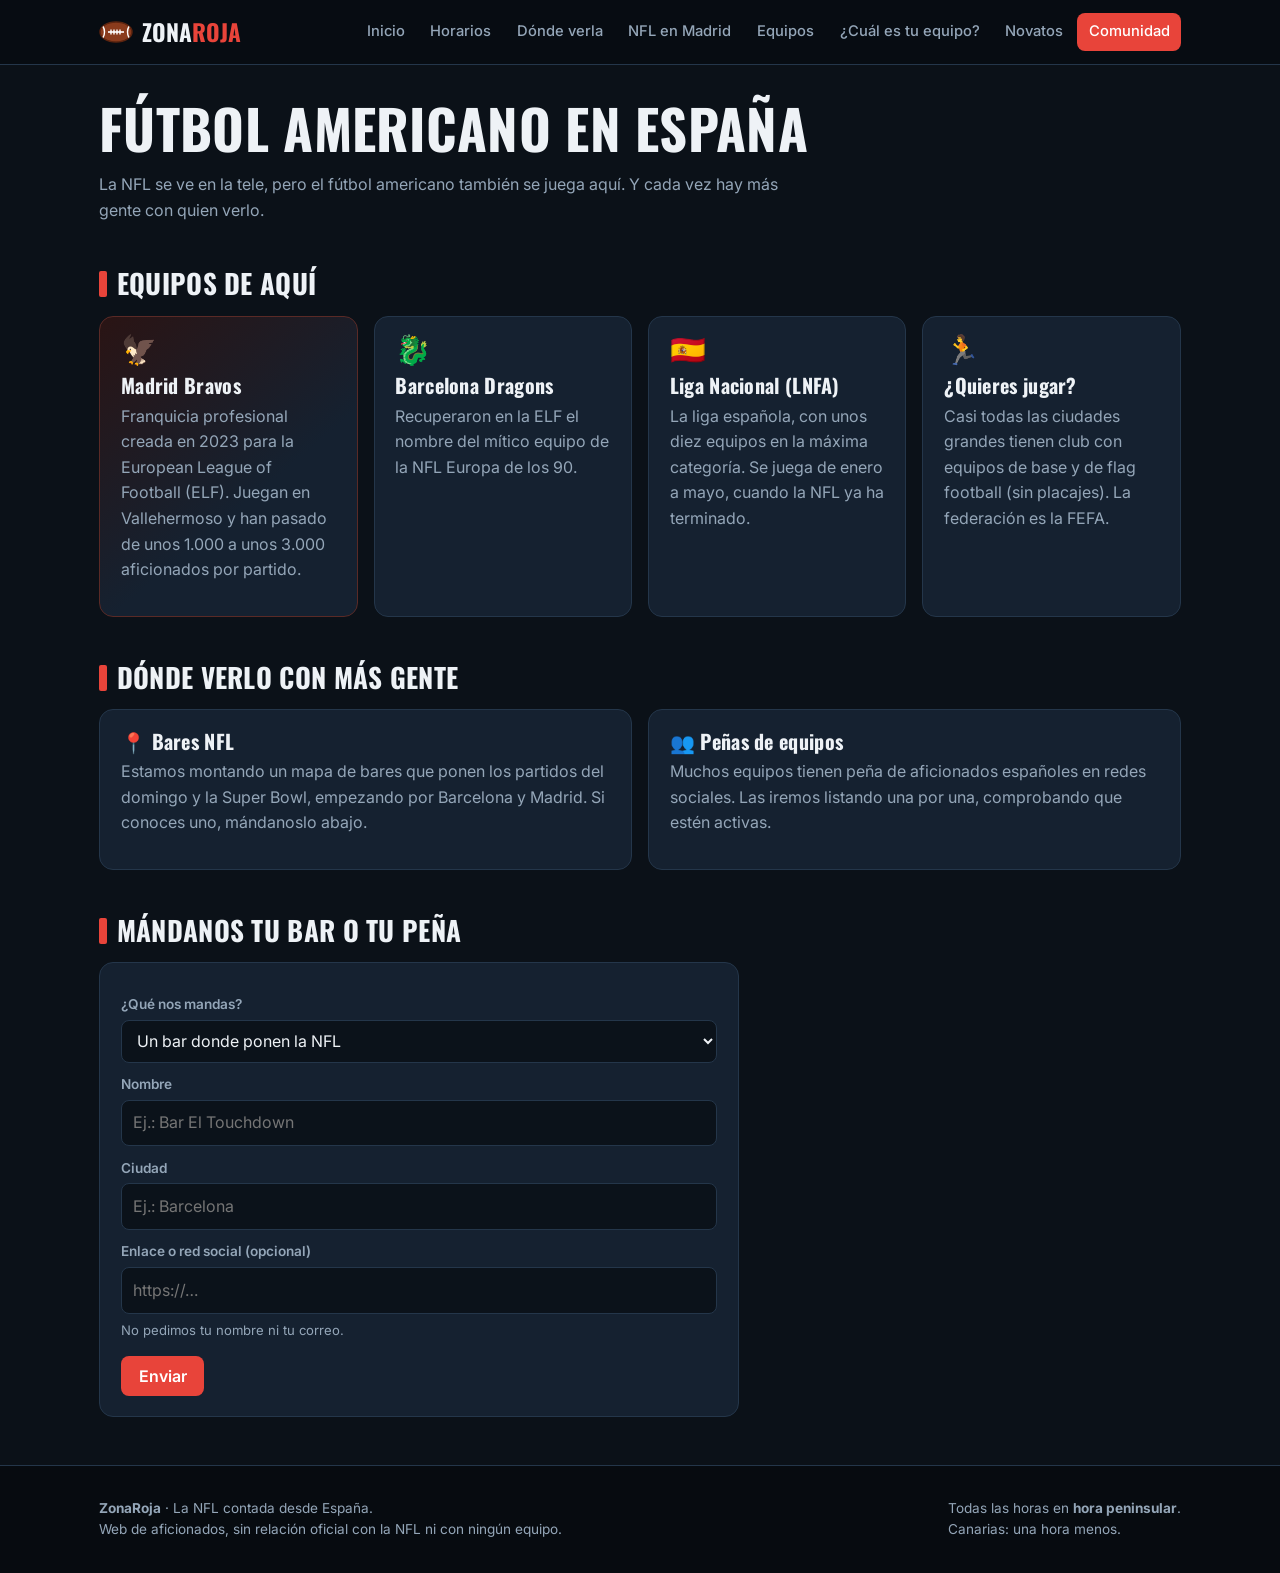
==== comunidad.html @ 332fb141 "Primera versión de ZonaRoja Co-Authored-By: Claude Opus 5.5 <noreply@anthropic.com> Claude-Session: " ====
<!DOCTYPE html>
<html lang="es">
<head>
<meta charset="utf-8">
<meta name="viewport" content="width=device-width, initial-scale=1">
<title>Comunidad NFL en España · ZonaRoja</title>
<link rel="stylesheet" href="style.css">
<script src="app.js" defer></script>
</head>
<body>
<div id="cabecera"></div>
<main class="wrap">
  <h1 style="margin-top:2rem">Fútbol americano en España</h1>
  <p class="lead muted" style="max-width:720px">La NFL se ve en la tele, pero el fútbol americano también se juega aquí. Y cada vez hay más gente con quien verlo.</p>

  <h2>Equipos de aquí</h2>
  <div class="grid">
    <div class="card destacada"><span class="icono">🦅</span><h3>Madrid Bravos</h3><p class="muted">Franquicia profesional creada en 2023 para la European League of Football (ELF). Juegan en Vallehermoso y han pasado de unos 1.000 a unos 3.000 aficionados por partido.</p></div>
    <div class="card"><span class="icono">🐉</span><h3>Barcelona Dragons</h3><p class="muted">Recuperaron en la ELF el nombre del mítico equipo de la NFL Europa de los 90.</p></div>
    <div class="card"><span class="icono">🇪🇸</span><h3>Liga Nacional (LNFA)</h3><p class="muted">La liga española, con unos diez equipos en la máxima categoría. Se juega de enero a mayo, cuando la NFL ya ha terminado.</p></div>
    <div class="card"><span class="icono">🏃</span><h3>¿Quieres jugar?</h3><p class="muted">Casi todas las ciudades grandes tienen club con equipos de base y de flag football (sin placajes). La federación es la FEFA.</p></div>
  </div>

  <h2>Dónde verlo con más gente</h2>
  <div class="grid-2">
    <div class="card"><h3>📍 Bares NFL</h3><p class="muted">Estamos montando un mapa de bares que ponen los partidos del domingo y la Super Bowl, empezando por Barcelona y Madrid. Si conoces uno, mándanoslo abajo.</p></div>
    <div class="card"><h3>👥 Peñas de equipos</h3><p class="muted">Muchos equipos tienen peña de aficionados españoles en redes sociales. Las iremos listando una por una, comprobando que estén activas.</p></div>
  </div>

  <h2>Mándanos tu bar o tu peña</h2>
  <form class="card" id="form-comunidad" style="max-width:640px">
    <label for="tipo">¿Qué nos mandas?</label>
    <select id="tipo"><option>Un bar donde ponen la NFL</option><option>Una peña de aficionados</option><option>Un club de fútbol americano</option></select>
    <label for="nombre-sitio">Nombre</label><input id="nombre-sitio" required placeholder="Ej.: Bar El Touchdown">
    <label for="ciudad">Ciudad</label><input id="ciudad" required placeholder="Ej.: Barcelona">
    <label for="enlace">Enlace o red social (opcional)</label><input id="enlace" placeholder="https://…">
    <p class="muted" style="font-size:.82rem">No pedimos tu nombre ni tu correo.</p>
    <button type="submit">Enviar</button>
    <div id="form-ok"></div>
  </form>
</main>
<div id="pie"></div>
</body>
</html>
---- style.css ----
@import url("https://fonts.googleapis.com/css2?family=Oswald:wght@500;600;700&family=Inter:wght@400;500;600;700&display=swap");

:root {
  --bg: #0b1118;
  --bg2: #111a24;
  --panel: #152130;
  --panel2: #1b2a3c;
  --text: #eef2f6;
  --muted: #94a6b8;
  --rojo: #e8443a;
  --oro: #f5c04a;
  --verde: #2f9e5b;
  --cesped: #1f6b3d;
  --line: #24364a;
  --r: 14px;
  --sombra: 0 10px 30px rgba(0,0,0,.35);
}
* { box-sizing: border-box; }
html { scroll-behavior: smooth; }
body {
  margin: 0;
  font-family: "Inter", system-ui, sans-serif;
  background: var(--bg);
  color: var(--text);
  line-height: 1.6;
}
h1, h2, h3, .display { font-family: "Oswald", "Inter", sans-serif; letter-spacing: .3px; line-height: 1.15; }
h1 { font-size: clamp(2rem, 5vw, 3.4rem); margin: .3rem 0 .8rem; text-transform: uppercase; }
h2 { font-size: 1.7rem; margin: 2.8rem 0 1rem; text-transform: uppercase; display: flex; align-items: center; gap: .6rem; }
h2::before { content: ""; width: 8px; height: 1.6rem; background: var(--rojo); border-radius: 2px; }
h3 { font-size: 1.25rem; margin: 0 0 .4rem; }
a { color: var(--oro); }
p { margin: .4rem 0 .9rem; }
.muted { color: var(--muted); }
.wrap { max-width: 1120px; margin: 0 auto; padding: 0 1.2rem; }
main.wrap { padding-bottom: 3rem; }

/* ---------- Cabecera ---------- */
header.site { position: sticky; top: 0; z-index: 20; background: rgba(8,13,19,.92); backdrop-filter: blur(8px); border-bottom: 1px solid var(--line); }
header.site .wrap { display: flex; align-items: center; justify-content: space-between; gap: 1rem; min-height: 64px; flex-wrap: wrap; }
.logo { display: flex; align-items: center; gap: .55rem; text-decoration: none; color: var(--text); font-family: "Oswald"; font-size: 1.45rem; font-weight: 700; text-transform: uppercase; }
.logo b { color: var(--rojo); font-weight: 700; }
nav { display: flex; flex-wrap: wrap; gap: .2rem; }
nav a { color: var(--muted); text-decoration: none; padding: .45rem .7rem; border-radius: 8px; font-size: .92rem; font-weight: 500; }
nav a:hover { color: var(--text); background: var(--panel); }
nav a.activo { color: #fff; background: var(--rojo); }

/* ---------- Hero con campo ---------- */
.hero {
  position: relative; overflow: hidden;
  border-radius: 0 0 var(--r) var(--r);
  padding: clamp(2rem, 6vw, 4.5rem) clamp(1.2rem, 4vw, 3rem);
  background:
    linear-gradient(100deg, rgba(8,13,19,.96) 0%, rgba(8,13,19,.85) 45%, rgba(8,13,19,.35) 100%),
    repeating-linear-gradient(90deg, transparent 0 58px, rgba(255,255,255,.18) 58px 60px),
    linear-gradient(180deg, #1c6a3c, #134d2b);
  margin-bottom: 2rem;
  box-shadow: var(--sombra);
}
.hero .kicker { display: inline-block; background: var(--rojo); color: #fff; font-weight: 700; font-size: .8rem; letter-spacing: 1px; text-transform: uppercase; padding: .3rem .7rem; border-radius: 6px; }
.hero p.lead { font-size: 1.15rem; max-width: 620px; color: #d6dee6; }
.hero-grid { display: grid; grid-template-columns: 1.3fr 1fr; gap: 2rem; align-items: center; }
@media (max-width: 820px) { .hero-grid { grid-template-columns: 1fr; } }

/* Marcador / cuenta atrás */
.marcador { background: #05080c; border: 2px solid #2d3d50; border-radius: var(--r); padding: 1.2rem; box-shadow: inset 0 0 25px rgba(0,0,0,.6), var(--sombra); }
.marcador .equipos { display: flex; justify-content: space-between; align-items: center; gap: .5rem; font-family: "Oswald"; font-size: 1.3rem; text-transform: uppercase; }
.marcador .vs { color: var(--muted); font-size: .9rem; }
.marcador .digitos { display: grid; grid-template-columns: repeat(4, 1fr); gap: .5rem; margin: 1rem 0 .6rem; }
.marcador .digitos div { background: #0e151d; border-radius: 8px; text-align: center; padding: .5rem 0; }
.marcador .digitos strong { display: block; font-family: "Oswald"; font-size: 2.2rem; color: var(--oro); font-variant-numeric: tabular-nums; line-height: 1.1; }
.marcador .digitos span { font-size: .7rem; color: var(--muted); text-transform: uppercase; letter-spacing: 1px; }
.marcador .info { font-size: .9rem; color: var(--muted); text-align: center; }
.chip-equipo { display: inline-flex; align-items: center; gap: .4rem; }
.chip-equipo i { width: 14px; height: 14px; border-radius: 50%; display: inline-block; border: 2px solid rgba(255,255,255,.5); }

/* ---------- Tarjetas ---------- */
.grid { display: grid; grid-template-columns: repeat(auto-fit, minmax(250px, 1fr)); gap: 1rem; }
.grid-2 { display: grid; grid-template-columns: repeat(auto-fit, minmax(340px, 1fr)); gap: 1rem; }
.card { background: var(--panel); border: 1px solid var(--line); border-radius: var(--r); padding: 1.2rem 1.3rem; position: relative; }
.card.enlace { text-decoration: none; color: var(--text); transition: transform .15s, border-color .15s; display: block; }
.card.enlace:hover { transform: translateY(-3px); border-color: var(--rojo); }
.card .icono { font-size: 1.8rem; line-height: 1; margin-bottom: .6rem; display: block; }
.card .mas { color: var(--oro); font-weight: 600; font-size: .92rem; }
.card.destacada { background: linear-gradient(140deg, #2a1414, var(--panel) 60%); border-color: #5a2a26; }
.num { font-family: "Oswald"; font-size: 2.6rem; color: var(--oro); line-height: 1; }

/* ---------- Tablas ---------- */
.tabla { width: 100%; border-collapse: collapse; background: var(--panel); border-radius: var(--r); overflow: hidden; border: 1px solid var(--line); }
.tabla th, .tabla td { text-align: left; padding: .75rem .9rem; border-bottom: 1px solid var(--line); vertical-align: top; }
.tabla th { background: var(--panel2); color: var(--muted); font-size: .8rem; text-transform: uppercase; letter-spacing: .8px; }
.tabla tr:last-child td { border-bottom: 0; }
.tabla .hora { font-family: "Oswald"; font-size: 1.35rem; color: var(--oro); white-space: nowrap; }
.scroll-x { overflow-x: auto; }

/* ---------- Etiquetas y avisos ---------- */
.tag { display: inline-block; font-size: .72rem; font-weight: 700; text-transform: uppercase; letter-spacing: .6px; padding: .2rem .55rem; border-radius: 999px; background: #2a3b4e; color: #c3d0dc; }
.tag.ok { background: #18432c; color: #9ff0bf; }
.tag.medio { background: #4a3c14; color: #ffe08a; }
.tag.mal { background: #4a1c1a; color: #ffb3ad; }
.aviso { background: #2b2210; border: 1px solid #6b5220; border-left: 5px solid var(--oro); border-radius: 10px; padding: .9rem 1.1rem; margin: 1rem 0; }
.aviso.rojo { background: #2b1312; border-color: #6b2a26; border-left-color: var(--rojo); }

/* ---------- Formularios ---------- */
label { display: block; font-size: .85rem; color: var(--muted); margin: .7rem 0 .25rem; font-weight: 600; }
input, select, textarea { background: #0b121a; color: var(--text); border: 1px solid var(--line); border-radius: 8px; padding: .6rem .7rem; font: inherit; width: 100%; }
button, .boton { background: var(--rojo); color: #fff; border: 0; border-radius: 8px; padding: .65rem 1.1rem; font: 600 1rem "Inter"; cursor: pointer; text-decoration: none; display: inline-block; }
button.sec { background: var(--panel2); }
button:hover, .boton:hover { filter: brightness(1.1); }
.resultado { font-family: "Oswald"; font-size: 1.8rem; color: var(--oro); margin-top: 1rem; }

/* ---------- Línea temporal ---------- */
.timeline { border-left: 3px solid var(--line); margin-left: .5rem; padding-left: 1.4rem; }
.timeline .hito { position: relative; margin-bottom: 1.2rem; }
.timeline .hito::before { content: ""; position: absolute; left: -1.95rem; top: .35rem; width: 14px; height: 14px; border-radius: 50%; background: var(--panel2); border: 3px solid var(--muted); }
.timeline .hito.pasado::before { background: var(--muted); }
.timeline .hito.proximo::before { background: var(--rojo); border-color: var(--rojo); box-shadow: 0 0 0 5px rgba(232,68,58,.25); }
.timeline .fecha { font-family: "Oswald"; color: var(--oro); text-transform: uppercase; font-size: .95rem; }

/* ---------- Equipos ---------- */
.division { margin-bottom: 1.4rem; }
.division h3 { color: var(--muted); font-size: 1rem; text-transform: uppercase; letter-spacing: 1px; }
.equipos-grid { display: grid; grid-template-columns: repeat(auto-fit, minmax(240px, 1fr)); gap: .8rem; }
.equipo { border-radius: 12px; padding: 1rem; color: #fff; position: relative; overflow: hidden; min-height: 110px; border: 1px solid rgba(255,255,255,.08); }
.equipo .nombre { font-family: "Oswald"; font-size: 1.25rem; text-transform: uppercase; line-height: 1.1; }
.equipo .ciudad { font-size: .8rem; opacity: .85; text-transform: uppercase; letter-spacing: 1px; }
.equipo .dato { font-size: .82rem; margin-top: .5rem; opacity: .95; }
.equipo .franja { position: absolute; right: -20px; top: 0; bottom: 0; width: 70px; transform: skewX(-12deg); opacity: .9; }
.equipo.espana { outline: 3px solid var(--oro); }
.filtros { display: flex; flex-wrap: wrap; gap: .5rem; margin: 1rem 0; }
.filtros button { background: var(--panel2); font-size: .85rem; padding: .45rem .8rem; }
.filtros button.on { background: var(--rojo); }

/* ---------- Glosario ---------- */
.glosario { display: grid; grid-template-columns: repeat(auto-fit, minmax(300px, 1fr)); gap: .7rem; }
.termino { background: var(--panel); border: 1px solid var(--line); border-radius: 10px; padding: .8rem 1rem; }
.termino b { font-family: "Oswald"; font-size: 1.1rem; color: #fff; }
.termino .es { color: var(--oro); font-size: .85rem; margin-left: .3rem; }
.termino p { margin: .3rem 0 0; color: #c4cfda; font-size: .93rem; }
.termino .futbol { display: block; margin-top: .35rem; color: var(--muted); font-size: .84rem; font-style: italic; }

/* ---------- Quiz ---------- */
.opciones { display: grid; gap: .5rem; margin: .8rem 0; }
.opciones button { background: var(--panel2); text-align: left; font-weight: 500; border: 1px solid var(--line); }
.opciones button:hover { border-color: var(--rojo); }
.progreso { height: 6px; background: var(--panel2); border-radius: 99px; overflow: hidden; margin-bottom: 1rem; }
.progreso div { height: 100%; background: var(--rojo); transition: width .3s; }

footer { border-top: 1px solid var(--line); padding: 2rem 0; color: var(--muted); font-size: .85rem; background: #070b10; }
footer .wrap { display: flex; justify-content: space-between; gap: 1rem; flex-wrap: wrap; }
.sr { position: absolute; left: -9999px; }

/* ---------- Móvil ---------- */
@media (max-width: 820px) {
  header.site .wrap { flex-direction: column; align-items: stretch; gap: .2rem; padding-top: .5rem; }
  nav { flex-wrap: nowrap; overflow-x: auto; padding-bottom: .5rem; scrollbar-width: none; }
  nav::-webkit-scrollbar { display: none; }
  nav a { white-space: nowrap; flex: 0 0 auto; }
  .marcador .digitos strong { font-size: 1.8rem; }
}
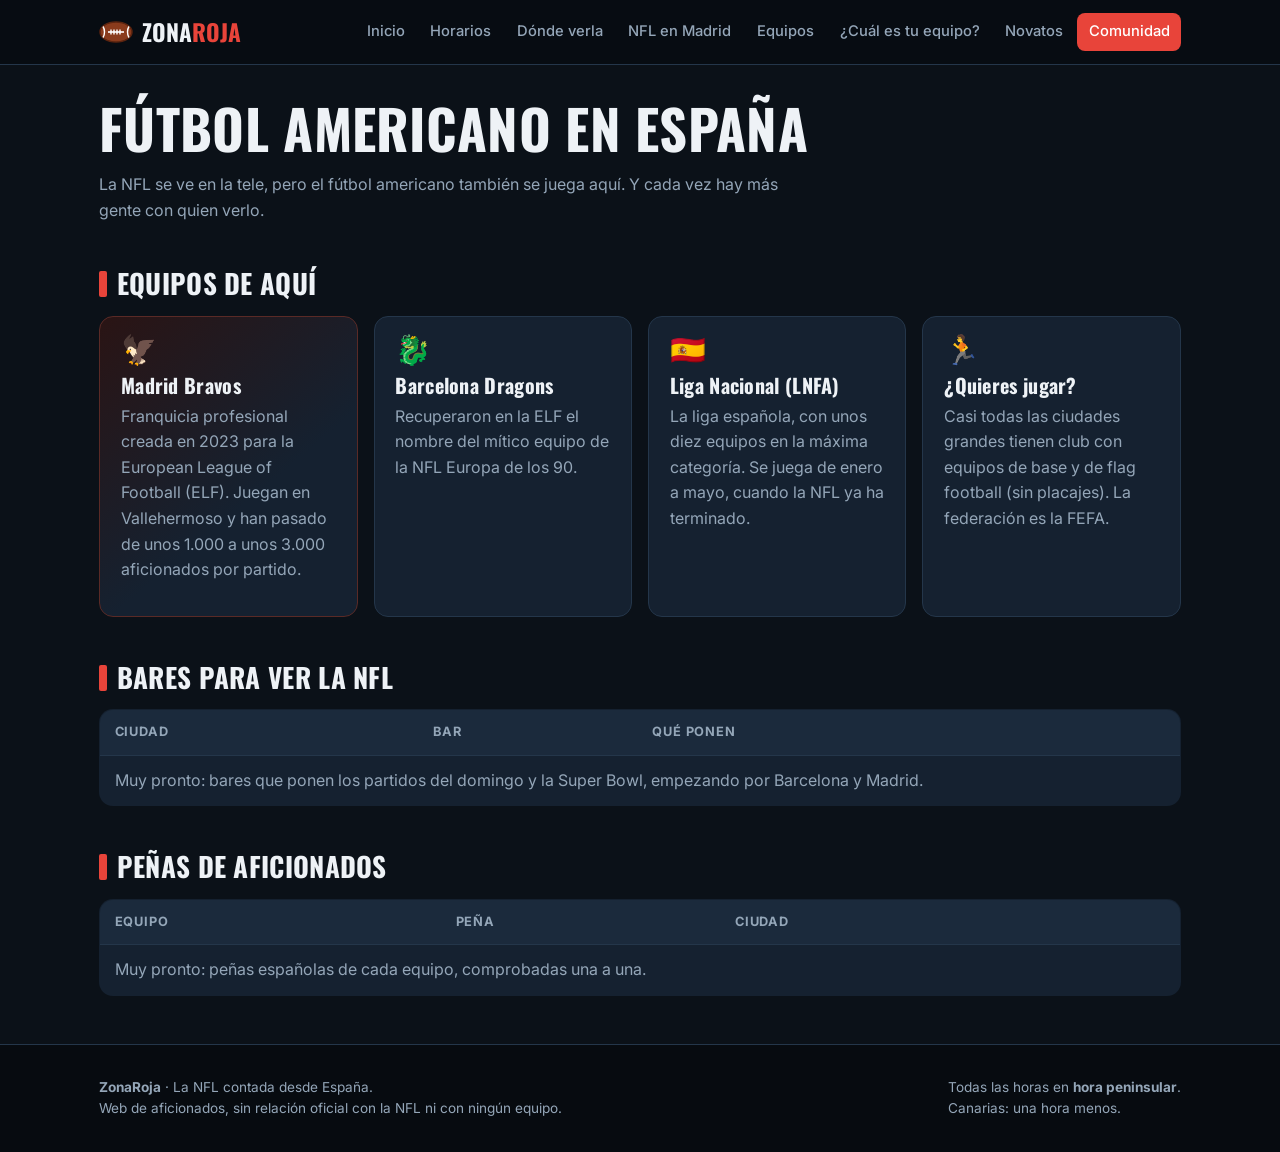
==== commit 0f5f3c63: "Contenido editable desde una hoja de cálculo de Google Co-Authored-By: Claude Opus 5.5 <noreply@anth" ====
--- a/comunidad.html
+++ b/comunidad.html
@@ -21,23 +21,13 @@
     <div class="card"><span class="icono">🏃</span><h3>¿Quieres jugar?</h3><p class="muted">Casi todas las ciudades grandes tienen club con equipos de base y de flag football (sin placajes). La federación es la FEFA.</p></div>
   </div>
 
-  <h2>Dónde verlo con más gente</h2>
-  <div class="grid-2">
-    <div class="card"><h3>📍 Bares NFL</h3><p class="muted">Estamos montando un mapa de bares que ponen los partidos del domingo y la Super Bowl, empezando por Barcelona y Madrid. Si conoces uno, mándanoslo abajo.</p></div>
-    <div class="card"><h3>👥 Peñas de equipos</h3><p class="muted">Muchos equipos tienen peña de aficionados españoles en redes sociales. Las iremos listando una por una, comprobando que estén activas.</p></div>
-  </div>
+  <h2>Bares para ver la NFL</h2>
+  <div class="scroll-x"><table class="tabla"><thead><tr><th>Ciudad</th><th>Bar</th><th>Qué ponen</th><th></th></tr></thead>
+    <tbody id="tabla-bares"><tr><td colspan="4" class="muted">Muy pronto: bares que ponen los partidos del domingo y la Super Bowl, empezando por Barcelona y Madrid.</td></tr></tbody></table></div>
 
-  <h2>Mándanos tu bar o tu peña</h2>
-  <form class="card" id="form-comunidad" style="max-width:640px">
-    <label for="tipo">¿Qué nos mandas?</label>
-    <select id="tipo"><option>Un bar donde ponen la NFL</option><option>Una peña de aficionados</option><option>Un club de fútbol americano</option></select>
-    <label for="nombre-sitio">Nombre</label><input id="nombre-sitio" required placeholder="Ej.: Bar El Touchdown">
-    <label for="ciudad">Ciudad</label><input id="ciudad" required placeholder="Ej.: Barcelona">
-    <label for="enlace">Enlace o red social (opcional)</label><input id="enlace" placeholder="https://…">
-    <p class="muted" style="font-size:.82rem">No pedimos tu nombre ni tu correo.</p>
-    <button type="submit">Enviar</button>
-    <div id="form-ok"></div>
-  </form>
+  <h2>Peñas de aficionados</h2>
+  <div class="scroll-x"><table class="tabla"><thead><tr><th>Equipo</th><th>Peña</th><th>Ciudad</th><th></th></tr></thead>
+    <tbody id="tabla-penas"><tr><td colspan="4" class="muted">Muy pronto: peñas españolas de cada equipo, comprobadas una a una.</td></tr></tbody></table></div>
 </main>
 <div id="pie"></div>
 </body>
